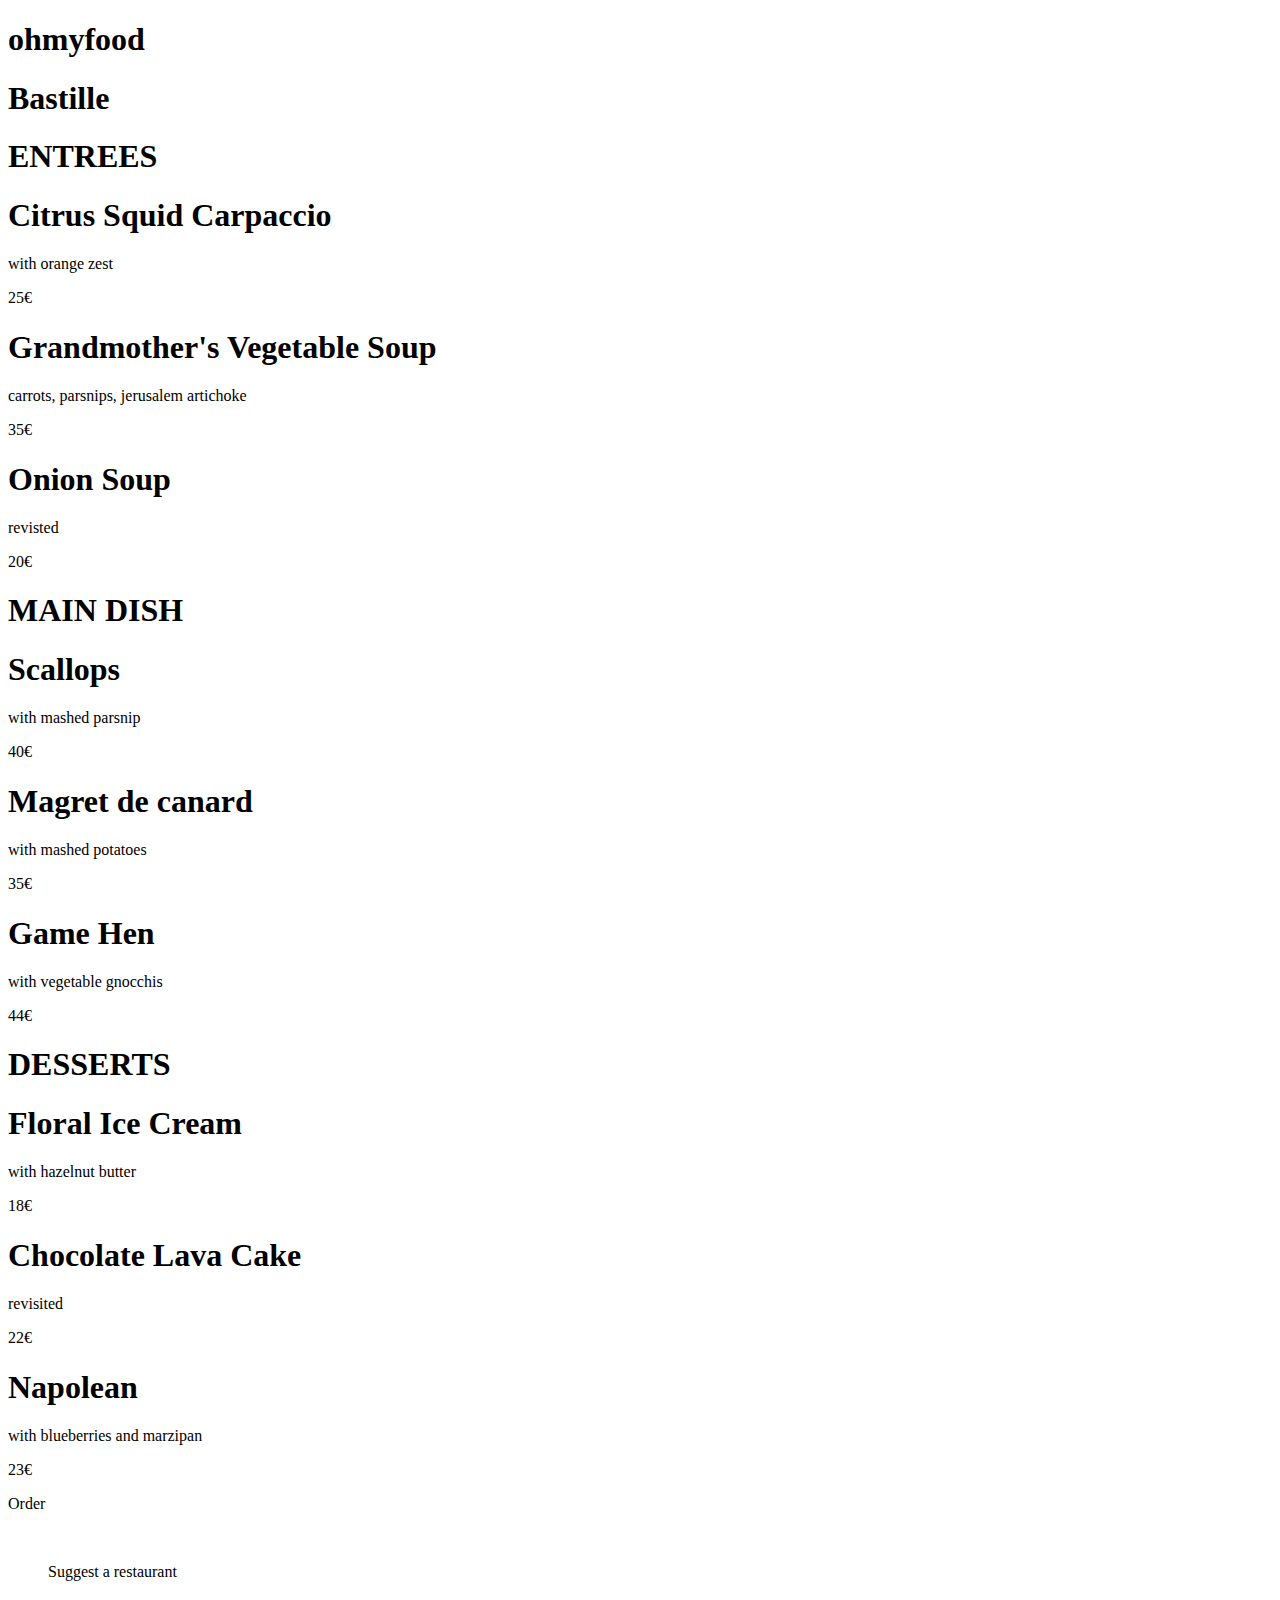
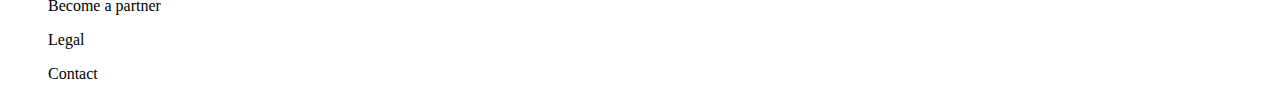
==== pages-menus/menu-bastille.html @ 9a033825 "Added pages for the restaurants and their menus" ====
<!doctype html>
<html lang=en>

<head>

</head>
<meta charset=utf-8>
<title>Bastille</title>
<link rel="preconnect" href="https://fonts.gstatic.com">
<link href="https://fonts.googleapis.com/css2?family=Raleway&display=swap" rel="stylesheet">
<link href="style.css" type="text/css" rel="stylesheet">
<link rel="stylesheet" href="https://cdnjs.cloudflare.com/ajax/libs/font-awesome/5.15.3/css/all.min.css"
    integrity="sha512-iBBXm8fW90+nuLcSKlbmrPcLa0OT92xO1BIsZ+ywDWZCvqsWgccV3gFoRBv0z+8dLJgyAHIhR35VZc2oM/gI1w=="
    crossorigin="anonymous" />

<body>
    <header>
        <h1>ohmyfood</h1>
    </header>
    <section class="menu">
        <header>
            <h1>Bastille</h1>
        </header>
        <article class="menu--section">
            <h1>ENTREES</h1>
            <div class="menu--section__button">
                <h1>Citrus Squid Carpaccio</h1>
                <p>with orange zest</p>
                <p>25€</p>
            </div>
            <div class="menu--section__button">
                <h1>Grandmother's Vegetable Soup</h1>
                <p>carrots, parsnips, jerusalem artichoke</p>
                <p>35€</p>
            </div>
            <div class="menu--section__button">
                <h1>Onion Soup</h1>
                <p>revisted</p>
                <p>20€</p>
            </div>
        </article>
        <article class="menu--section">
            <h1>MAIN DISH</h1>
            <div class="menu--section__button">
                <h1>Scallops</h1>
                <p>with mashed parsnip</p>
                <p>40€</p>
            </div>
            <div class="menu--section__button">
                <h1>Magret de canard</h1>
                <p>with mashed potatoes</p>
                <p>35€</p>
            </div>
            <div class="menu--section__button">
                <h1>Game Hen</h1>
                <p>with vegetable gnocchis</p>
                <p>44€</p>
            </div>
        </article>
        <article class="menu--section">
            <h1>DESSERTS</h1>
            <div class="menu--section__button">
                <h1>Floral Ice Cream</h1>
                <p>with hazelnut butter</p>
                <p>18€</p>
            </div>
            <div class="menu--section__button">
                <h1>Chocolate Lava Cake</h1>
                <p>revisited</p>
                <p>22€</p>
            </div>
            <div class="menu--section__button">
                <h1>Napolean</h1>
                <p>with blueberries and marzipan</p>
                <p>23€</p>
            </div>
        </article>
        <div class="menu--order">
            <p>Order</p>
        </div>
    </section>
    <footer>
        <img src="" alt="">
        <ul>
            <p>Suggest a restaurant</p>
            <p>Become a partner</p>
            <p>Legal</p>
            <p>Contact</p>
        </ul>
    </footer>
</body>
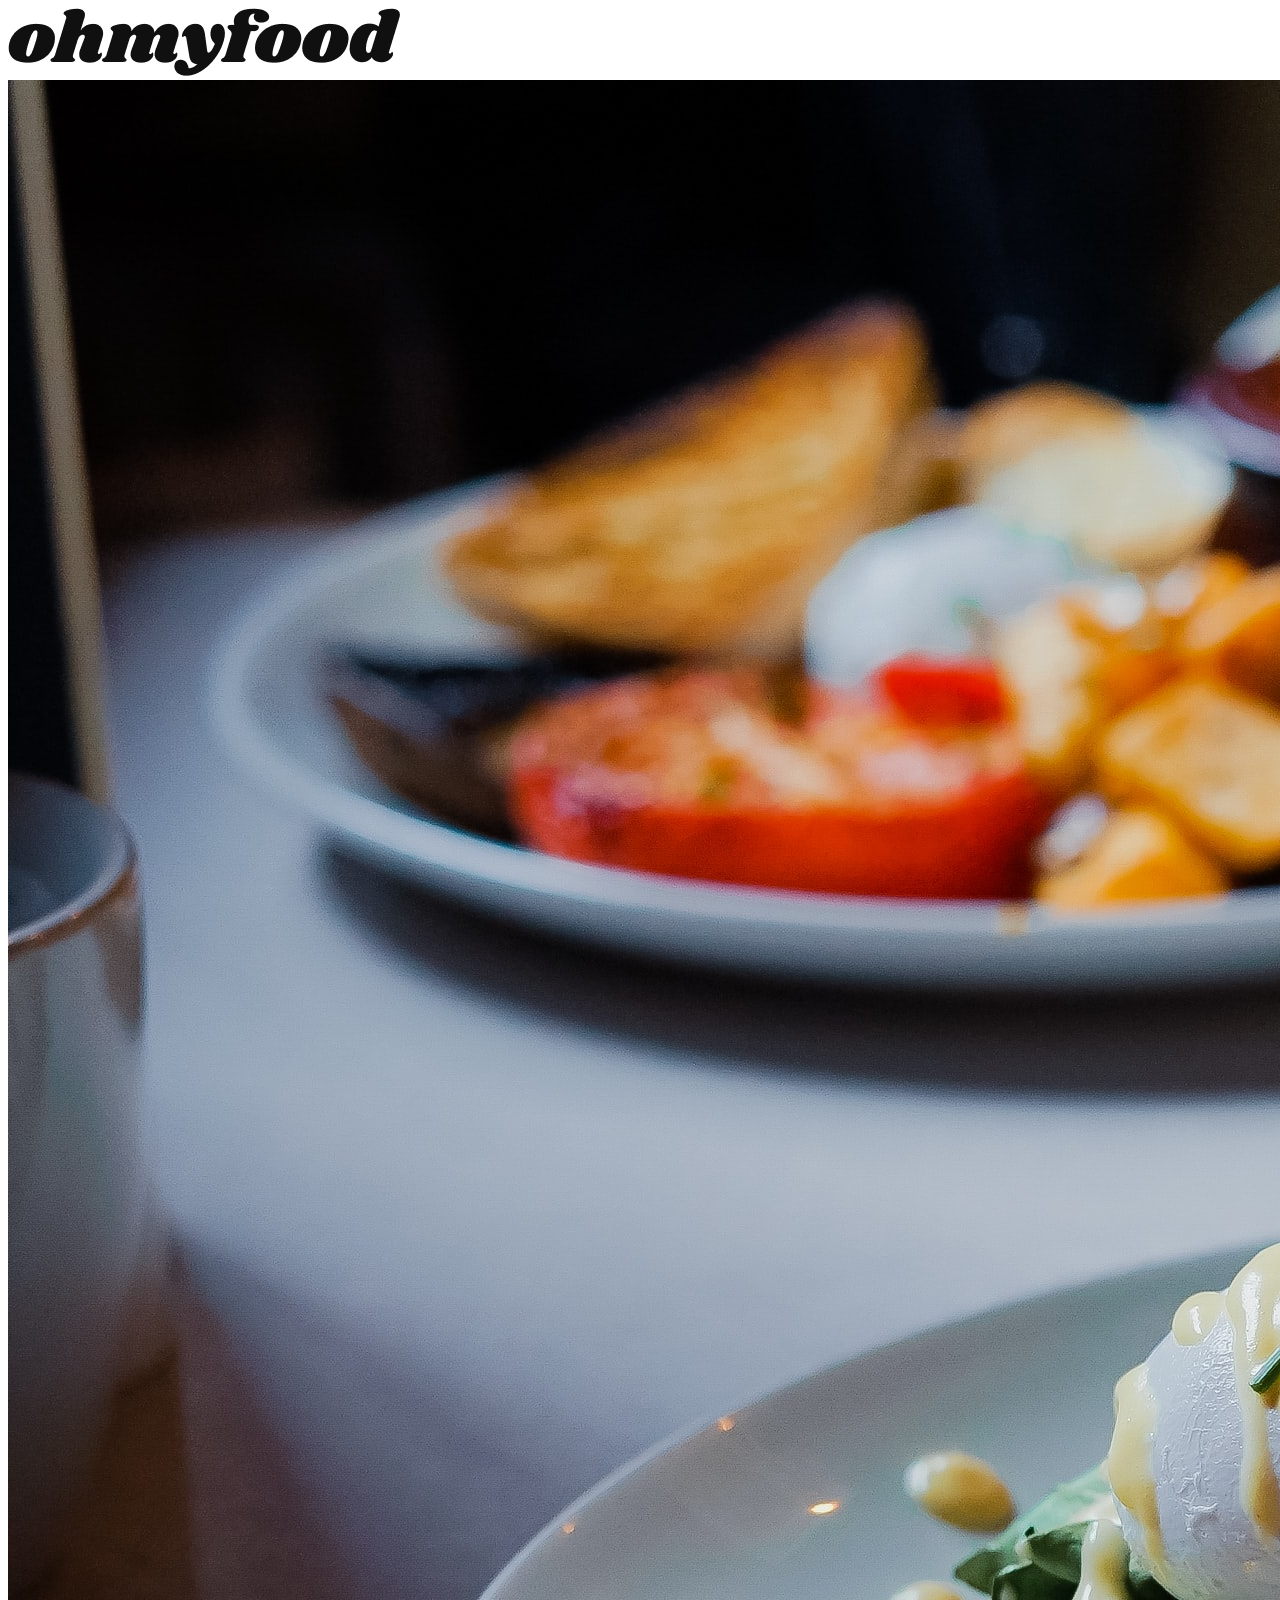
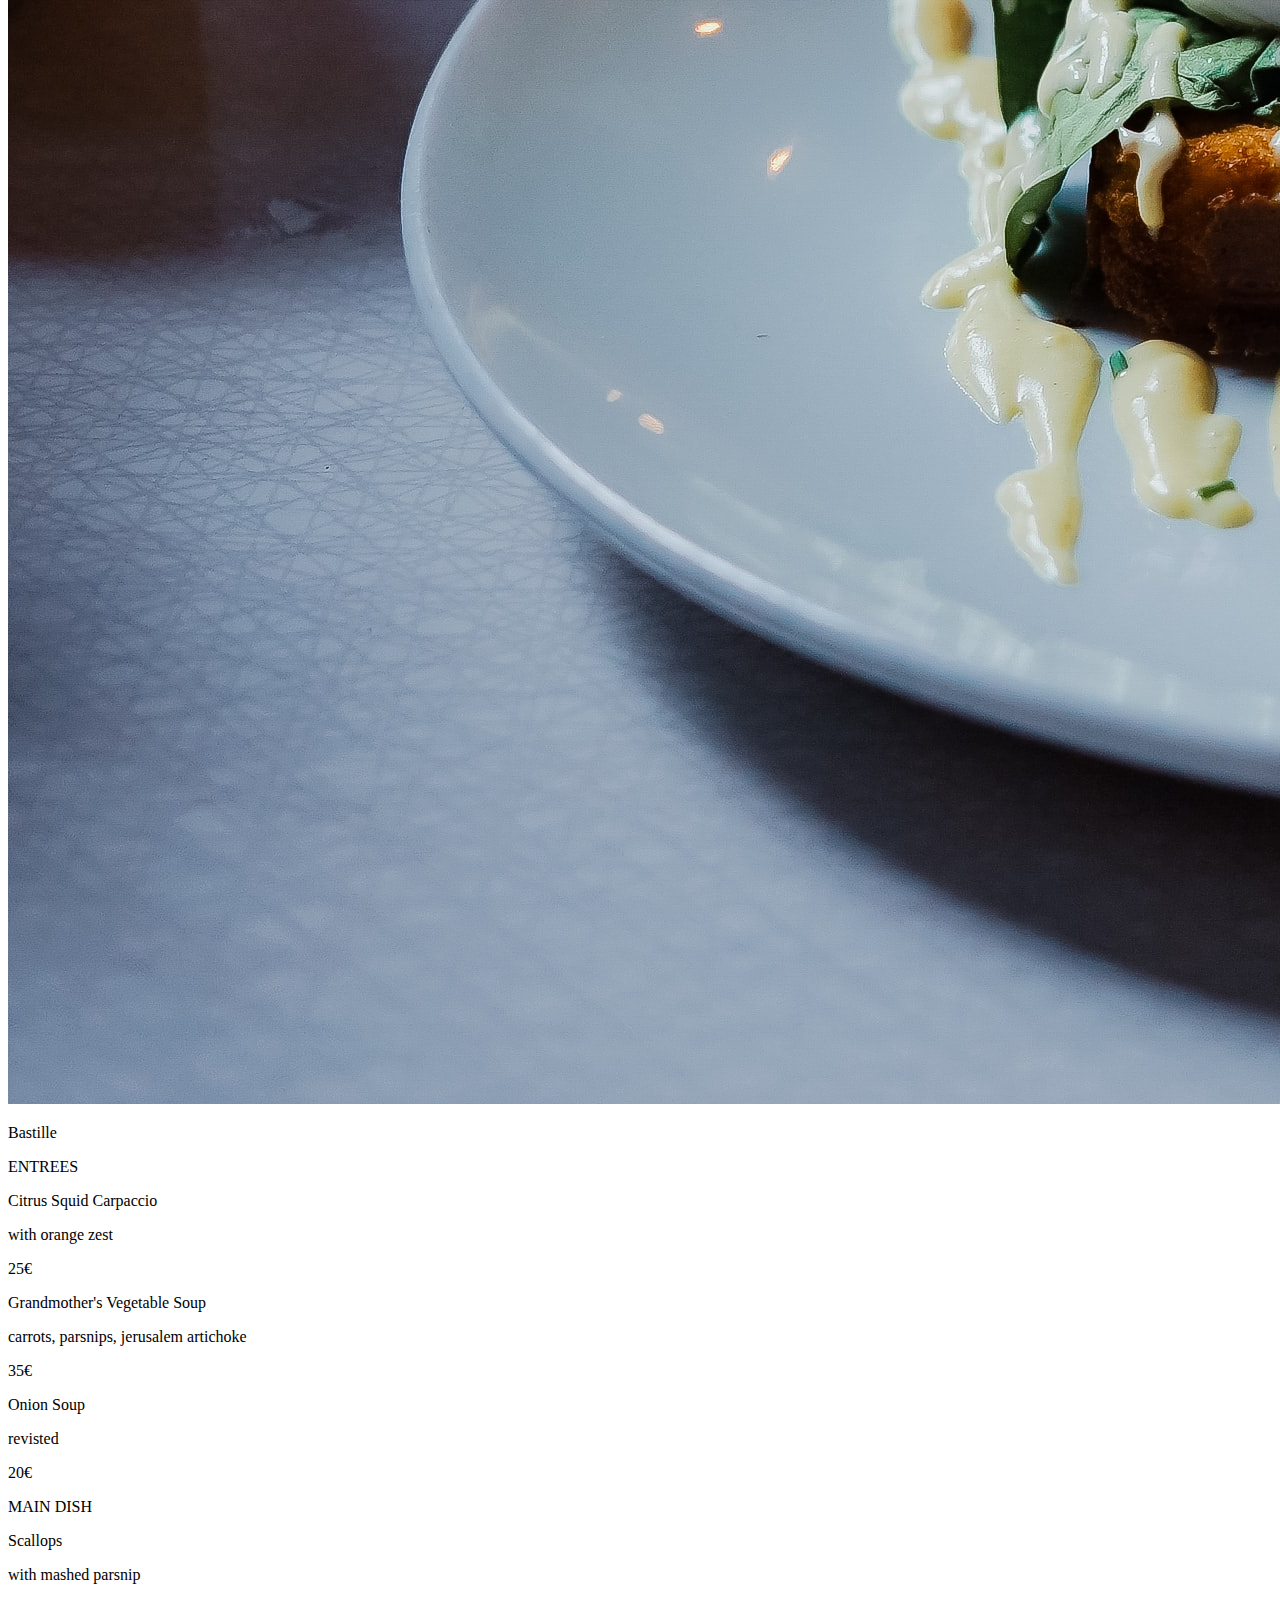
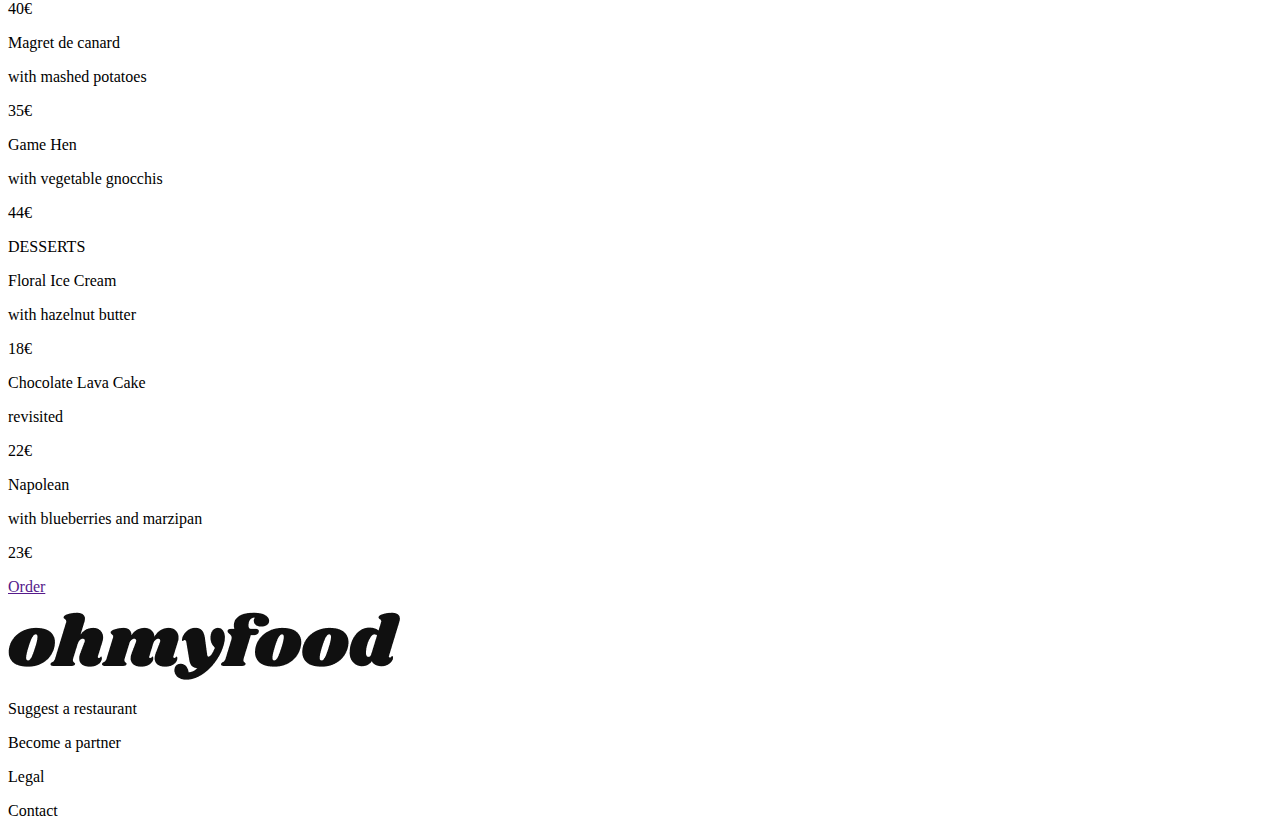
==== commit 8915aad0: "added code for this page" ====
--- a/pages-menus/menu-bastille.html
+++ b/pages-menus/menu-bastille.html
@@ -2,90 +2,95 @@
 <html lang=en>
 
 <head>
-
+    <meta charset=utf-8>
+    <title>Bastille</title>
+    <link rel="preconnect" href="https://fonts.googleapis.com">
+    <link rel="preconnect" href="https://fonts.gstatic.com" crossorigin>
+    <link href="https://fonts.googleapis.com/css2?family=Roboto:wght@100&display=swap" rel="stylesheet">
+    <link href="../style.css" type="text/css" rel="stylesheet">
+    <link rel="stylesheet" href="https://cdnjs.cloudflare.com/ajax/libs/font-awesome/5.15.3/css/all.min.css"
+        integrity="sha512-iBBXm8fW90+nuLcSKlbmrPcLa0OT92xO1BIsZ+ywDWZCvqsWgccV3gFoRBv0z+8dLJgyAHIhR35VZc2oM/gI1w=="
+        crossorigin="anonymous" />
 </head>
-<meta charset=utf-8>
-<title>Bastille</title>
-<link rel="preconnect" href="https://fonts.gstatic.com">
-<link href="https://fonts.googleapis.com/css2?family=Raleway&display=swap" rel="stylesheet">
-<link href="style.css" type="text/css" rel="stylesheet">
-<link rel="stylesheet" href="https://cdnjs.cloudflare.com/ajax/libs/font-awesome/5.15.3/css/all.min.css"
-    integrity="sha512-iBBXm8fW90+nuLcSKlbmrPcLa0OT92xO1BIsZ+ywDWZCvqsWgccV3gFoRBv0z+8dLJgyAHIhR35VZc2oM/gI1w=="
-    crossorigin="anonymous" />
 
 <body>
     <header>
-        <h1>ohmyfood</h1>
+        <a href="../index.html"><i class="fas fa-arrow-left fa-2x"></i></a><img src="../images/logo/ohmyfood.png"
+            alt="">
     </header>
-    <section class="menu">
-        <header>
-            <h1>Bastille</h1>
-        </header>
+    <div class="restaurant--image">
+        <img src="../images/restaurants/toa-heftiba-DQKerTsQwi0-unsplash.jpg" alt="">
+    </div>
+    <section class="restaurant--menu">
+        <div class="restaurant--menu__title">
+            <p class="restaurant--name">Bastille</p>
+            <p class="heart"><i class="far fa-heart"></i></p>
+        </div>
         <article class="menu--section">
-            <h1>ENTREES</h1>
+            <p class="menu--section__title1">ENTREES</p>
             <div class="menu--section__button">
-                <h1>Citrus Squid Carpaccio</h1>
-                <p>with orange zest</p>
-                <p>25€</p>
+                <p class="item">Citrus Squid Carpaccio</p>
+                <p class="ingredients">with orange zest</p>
+                <p class="cost">25€</p>
             </div>
             <div class="menu--section__button">
-                <h1>Grandmother's Vegetable Soup</h1>
-                <p>carrots, parsnips, jerusalem artichoke</p>
-                <p>35€</p>
+                <p class="item">Grandmother's Vegetable Soup</p>
+                <p class="ingredients">carrots, parsnips, jerusalem artichoke</p>
+                <p class="cost">35€</p>
             </div>
             <div class="menu--section__button">
-                <h1>Onion Soup</h1>
-                <p>revisted</p>
-                <p>20€</p>
+                <p class="item">Onion Soup</p>
+                <p class="ingredients">revisted</p>
+                <p class="cost">20€</p>
             </div>
         </article>
         <article class="menu--section">
-            <h1>MAIN DISH</h1>
+            <p class="menu--section__title2">MAIN DISH</p>
             <div class="menu--section__button">
-                <h1>Scallops</h1>
-                <p>with mashed parsnip</p>
-                <p>40€</p>
+                <p class="item">Scallops</p>
+                <p class="ingredients">with mashed parsnip</p>
+                <p class="cost">40€</p>
             </div>
             <div class="menu--section__button">
-                <h1>Magret de canard</h1>
-                <p>with mashed potatoes</p>
-                <p>35€</p>
+                <p class="item">Magret de canard</p>
+                <p class="ingredients">with mashed potatoes</p>
+                <p class="cost">35€</p>
             </div>
             <div class="menu--section__button">
-                <h1>Game Hen</h1>
-                <p>with vegetable gnocchis</p>
-                <p>44€</p>
+                <p class="item">Game Hen</p>
+                <p class="ingredients">with vegetable gnocchis</p>
+                <p class="cost">44€</p>
             </div>
         </article>
         <article class="menu--section">
-            <h1>DESSERTS</h1>
+            <p class="menu--section__title3">DESSERTS</p>
             <div class="menu--section__button">
-                <h1>Floral Ice Cream</h1>
-                <p>with hazelnut butter</p>
-                <p>18€</p>
+                <p class="item">Floral Ice Cream</p>
+                <p class="ingredients">with hazelnut butter</p>
+                <p class="cost">18€</p>
             </div>
             <div class="menu--section__button">
-                <h1>Chocolate Lava Cake</h1>
-                <p>revisited</p>
-                <p>22€</p>
+                <p class="item">Chocolate Lava Cake</p>
+                <p class="ingredients">revisited</p>
+                <p class="cost">22€</p>
             </div>
             <div class="menu--section__button">
-                <h1>Napolean</h1>
-                <p>with blueberries and marzipan</p>
-                <p>23€</p>
+                <p class="item">Napolean</p>
+                <p class="ingredients">with blueberries and marzipan</p>
+                <p class="cost">23€</p>
             </div>
         </article>
         <div class="menu--order">
-            <p>Order</p>
+            <a href="">
+                <p>Order</p>
+            </a>
         </div>
     </section>
     <footer>
-        <img src="" alt="">
-        <ul>
-            <p>Suggest a restaurant</p>
-            <p>Become a partner</p>
-            <p>Legal</p>
-            <p>Contact</p>
-        </ul>
+        <img src="../images/logo/ohmyfood.png" alt="">
+        <p><i class="fas fa-utensils"></i> Suggest a restaurant</p>
+        <p><i class="fas fa-hands-helping"></i> Become a partner</p>
+        <p>Legal</p>
+        <p>Contact</p>
     </footer>
 </body>--- a/style.css
+++ b/style.css
@@ -0,0 +1,257 @@
+/*# sourceMappingURL=style.css.map */
+@media only screen and (max-width: 768px) { 
+  body {
+    display: flex;
+    flex-direction: column;
+    font-family: 'Roboto', sans-serif;
+  }
+
+  header {
+    text-align: center;
+    padding: 1rem;
+    background-color: #fff;
+    box-shadow: 0px 0px 0px 0px rgba(0, 0, 0, 0.2), 0 6px 20px 0 rgba(0, 0, 0, 0.19);
+  }
+
+  header img {
+    width: 16rem;
+    height: auto;
+  }
+
+  nav {
+    text-align: center;
+  }
+
+  .location {
+    padding: .25rem;
+    background-color: rgb(226, 226, 226);
+  }
+
+  .location--text {
+    font-weight: bolder;
+  }
+
+  .explore {
+    padding-top: 1rem;
+    padding-bottom: 3rem;
+    background-color: rgb(236, 235, 235);
+  }
+
+  .explore--title {
+    padding: .5rem;
+  }
+
+  .explore--button {
+    margin: auto;
+    width: 50%;
+    padding: .25rem;
+    background-color: rgb(180, 61, 180);
+    border-radius: 2rem;
+    box-shadow: 0px 0px 0px 0px rgba(0, 0, 0, 0.2), 0 6px 20px 0 rgba(0, 0, 0, 0.19);
+  }
+
+  .explore--button a {
+    text-decoration: none;
+  }
+
+  .explore--button p {
+    font-weight: bolder;
+    color: #fff;
+  }
+
+  .instruction {
+    padding-top: 1rem;
+    padding-bottom: 1rem;
+    background-color: #fff;
+  }
+
+  .instruction--boxes {
+    margin: auto;
+    position: relative;
+    margin-top: 2rem;
+    margin-bottom: 2rem;
+    width: 90%;
+    height: 4rem;
+    background-color: rgb(236, 235, 235);
+    border-radius: 1rem;
+    box-shadow: 0px 0px 0px 0px rgba(0, 0, 0, 0.2), 0 6px 20px 0 rgba(0, 0, 0, 0.19);
+  }
+
+  .instruction--boxes__number {
+    text-align: center;
+    float: left;
+    color: #fff;
+    width: 1.15rem;
+    border-radius: 1rem;
+    background-color: rgb(180, 61, 180);
+    transform: translate(-50%, 40%);
+  }
+
+  .instruction--boxes__text {
+    font-weight: bolder;
+    position: absolute;
+    top: 50%;
+    left: 50%;
+    transform: translate(-50%, -130%);
+  }
+
+  .restaurants {
+    padding: 2rem 1rem 2rem 1rem;
+    background-color: rgb(236, 235, 235);
+  }
+
+  .restaurants--container {
+    height: 18rem;
+    border-radius: 1rem;
+    margin: 1rem 0 1rem 0;
+    background-color: #fff;
+    box-shadow: 0px 0px 0px 0px rgba(0, 0, 0, 0.2), 0 6px 20px 0 rgba(0, 0, 0, 0.19);
+  }
+
+  .restaurants--container__card a {
+    text-decoration: none;
+  }
+
+  .restaurants--container__card img {
+    border-top-left-radius: 1rem;
+    border-top-right-radius: 1rem;
+    height: 12rem;
+    width: 100%;
+    object-fit: cover;
+  }
+
+  .restaurants--container__card p {
+    color: black;
+    padding-left: 1rem;
+  }
+
+  .restaurants--container__card i {
+    color: black;
+    transform: translate(2000%, -600%);
+  }
+
+  .restaurants--container__card i:active {
+    background-color: rgb(180, 61, 180);
+  }
+
+  .card--title {
+    font-weight: bolder;
+  }
+
+  .card--new {
+    background-color: #98ff98;
+    padding-top: .25rem;
+    padding-bottom: .25rem;
+    width: 3rem;
+    transform: translate(490%, -1000%);
+  }
+
+  footer {
+    padding: 2rem;
+    background-color: rgb(77, 77, 77);
+  }
+
+  footer img {
+    width: 8rem;
+    height: auto;
+    filter: invert(99%) sepia(2%) saturate(7%) hue-rotate(42deg) brightness(104%) contrast(100%);
+  }
+
+  footer p {
+    color: #fff;
+  }
+}
+
+@media only screen and (max-width: 768px) {
+  header a {
+    
+  }
+
+  header i {
+    color: rgb(77, 77, 77);
+    float: left;
+    transform: translate(0%, 25%);
+  }
+
+  .restaurant--image img {
+    width: 100%;
+    height: auto;
+  }
+
+  .restaurant--menu {
+    padding: 0rem 1rem 1rem 1rem;
+    background-color: rgb(236, 235, 235);
+  }
+
+  .restaurant--name {
+    font-size: 2rem;
+    font-style: italic;
+    font-weight: bolder;
+  }
+
+  .heart {
+    font-size: 2rem;
+  }
+
+  .menu--section {
+
+  }
+
+  .menu--section__title1 {
+    width: 18%;
+    border-bottom: 2px solid #98ff98;
+  }
+
+  .menu--section__title2 {
+    width: 21%;
+    border-bottom: 2px solid #98ff98;
+  }
+
+  .menu--section__title3 {
+    width: 20%;
+    border-bottom: 2px solid #98ff98;
+  }
+
+  .menu--section__button {
+    line-height: 50%;
+    padding: 0rem .5rem 0rem .5rem;
+    width: auto;
+    height: auto;
+    background-color: #fff;
+    border-radius: 1rem;
+    box-shadow: 0px 0px 0px 0px rgba(0, 0, 0, 0.2), 0 6px 20px 0 rgba(0, 0, 0, 0.19);
+  }
+
+  .item {
+    font-size: 20px;
+    font-weight: bolder;
+  }
+
+  .ingredients {
+
+  }
+
+  .cost {
+    font-weight: bolder;
+  }
+
+  .menu--order {
+    align-items: center;
+    text-align: center;
+    margin: auto;
+    width: 50%;
+    padding: .25rem;
+    background-color: rgb(180, 61, 180);
+    border-radius: 2rem;
+    box-shadow: 0px 0px 0px 0px rgba(0, 0, 0, 0.2), 0 6px 20px 0 rgba(0, 0, 0, 0.19);
+  }
+
+  .menu-order a {
+    text-decoration: none;
+  }
+
+  .menu--order p {
+    font-weight: bolder;
+    color: #fff;
+  }
+}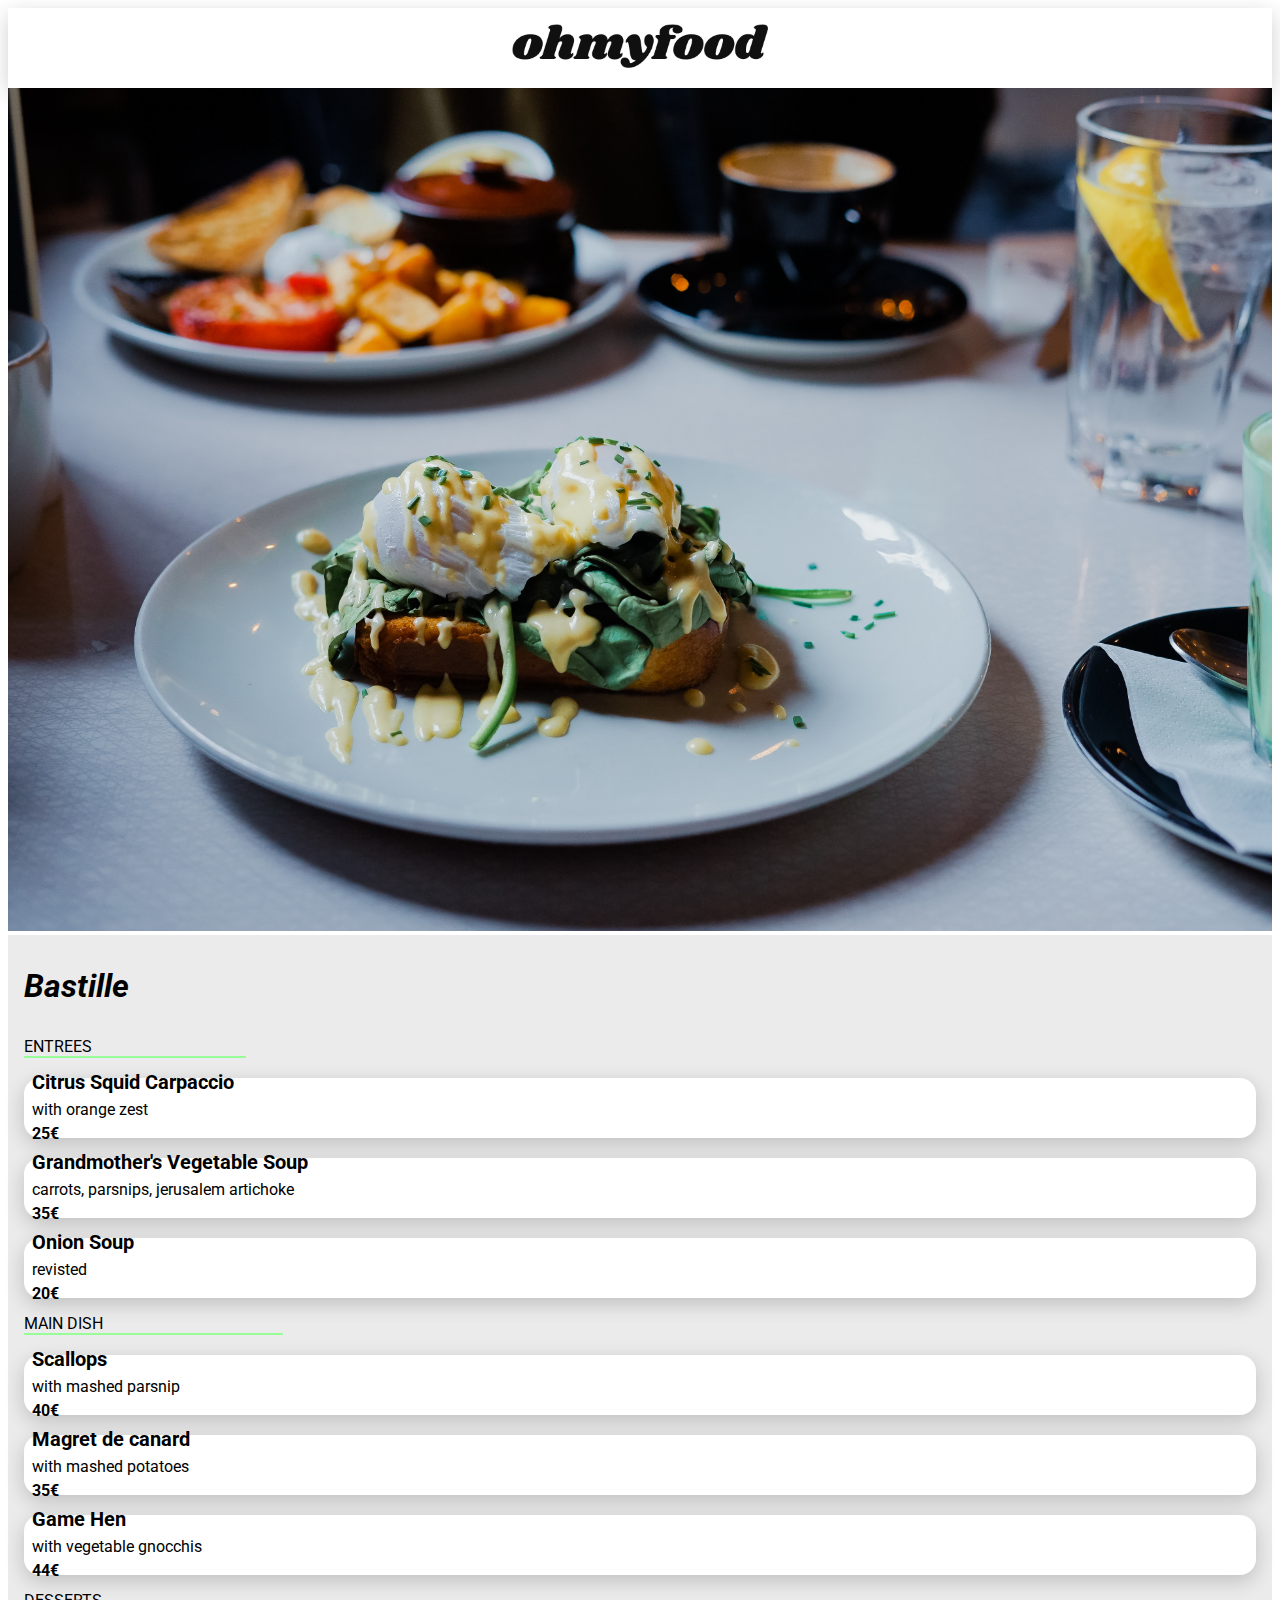
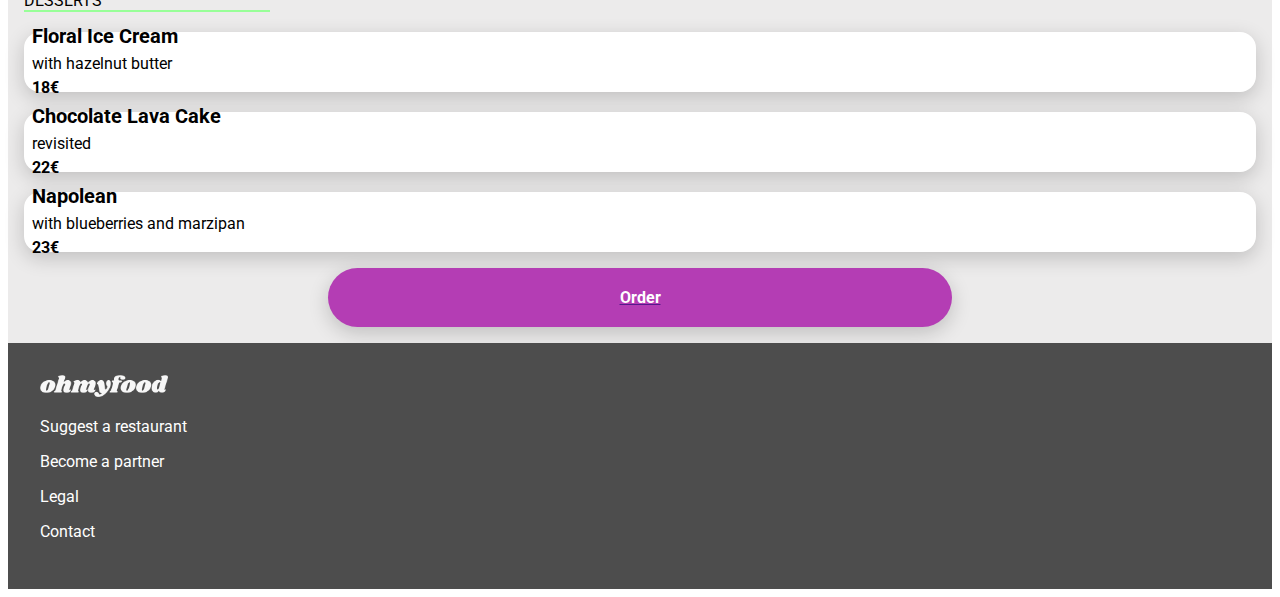
==== commit be89a2a6: "added code to menu pages and added keyframes" ====
--- a/pages-menus/menu-bastille.html
+++ b/pages-menus/menu-bastille.html
@@ -29,55 +29,100 @@
         <article class="menu--section">
             <p class="menu--section__title1">ENTREES</p>
             <div class="menu--section__button">
-                <p class="item">Citrus Squid Carpaccio</p>
-                <p class="ingredients">with orange zest</p>
+                <div>
+                    <p class="item">Citrus Squid Carpaccio</p>
+                    <p class="ingredients">with orange zest</p>
+                </div>
                 <p class="cost">25€</p>
+                <div class="menu--section__icon">
+                    <i class="fas fa-check-circle"></i>
+                </div>
             </div>
             <div class="menu--section__button">
-                <p class="item">Grandmother's Vegetable Soup</p>
-                <p class="ingredients">carrots, parsnips, jerusalem artichoke</p>
+                <div>
+                    <p class="item">Grandmother's Vegetable Soup</p>
+                    <p class="ingredients">carrots, parsnips, jerusalem artichoke</p>
+                </div>
                 <p class="cost">35€</p>
+                <div class="menu--section__icon">
+                    <i class="fas fa-check-circle"></i>
+                </div>
             </div>
             <div class="menu--section__button">
-                <p class="item">Onion Soup</p>
-                <p class="ingredients">revisted</p>
+                <div>
+                    <p class="item">Onion Soup</p>
+                    <p class="ingredients">revisted</p>
+                </div>
                 <p class="cost">20€</p>
+                <div class="menu--section__icon">
+                    <i class="fas fa-check-circle"></i>
+                </div>
             </div>
         </article>
         <article class="menu--section">
             <p class="menu--section__title2">MAIN DISH</p>
             <div class="menu--section__button">
-                <p class="item">Scallops</p>
-                <p class="ingredients">with mashed parsnip</p>
+                <div>
+                    <p class="item">Scallops</p>
+                    <p class="ingredients">with mashed parsnip</p>
+                </div>
                 <p class="cost">40€</p>
+                <div class="menu--section__icon">
+                    <i class="fas fa-check-circle"></i>
+                </div>
             </div>
             <div class="menu--section__button">
-                <p class="item">Magret de canard</p>
-                <p class="ingredients">with mashed potatoes</p>
+                <div>
+                    <p class="item">Magret de canard</p>
+                    <p class="ingredients">with mashed potatoes</p>
+                </div>
                 <p class="cost">35€</p>
+                <div class="menu--section__icon">
+                    <i class="fas fa-check-circle"></i>
+                </div>
             </div>
             <div class="menu--section__button">
-                <p class="item">Game Hen</p>
-                <p class="ingredients">with vegetable gnocchis</p>
+                <div>
+                    <p class="item">Game Hen</p>
+                    <p class="ingredients">with vegetable gnocchis</p>
+                </div>
                 <p class="cost">44€</p>
+                <div class="menu--section__icon">
+                    <i class="fas fa-check-circle"></i>
+                </div>
             </div>
         </article>
         <article class="menu--section">
             <p class="menu--section__title3">DESSERTS</p>
             <div class="menu--section__button">
-                <p class="item">Floral Ice Cream</p>
-                <p class="ingredients">with hazelnut butter</p>
+                <div>
+                    <p class="item">Floral Ice Cream</p>
+                    <p class="ingredients">with hazelnut butter</p>
+                </div>
                 <p class="cost">18€</p>
+                <div class="menu--section__icon">
+                    <i class="fas fa-check-circle"></i>
+                </div>
             </div>
             <div class="menu--section__button">
-                <p class="item">Chocolate Lava Cake</p>
-                <p class="ingredients">revisited</p>
+                <div>
+                    <p class="item">Chocolate Lava Cake</p>
+                    <p class="ingredients">revisited</p>
+                </div>
                 <p class="cost">22€</p>
+                <div class="menu--section__icon">
+                    <i class="fas fa-check-circle"></i>
+                </div>
             </div>
             <div class="menu--section__button">
-                <p class="item">Napolean</p>
-                <p class="ingredients">with blueberries and marzipan</p>
+                <div>
+                    <p class="item">Napolean</p>
+                    <p class="ingredients">with blueberries and marzipan</p>
+                </div>
                 <p class="cost">23€</p>
+                <div class="menu--section__icon">
+                    <i class="fas fa-check-circle"></i>
+                </div>
             </div>
         </article>
         <div class="menu--order">
--- a/style.css
+++ b/style.css
@@ -1,8 +1,13 @@
-/*# sourceMappingURL=style.css.map */
-@media only screen and (max-width: 768px) { 
+/*Desktop version of the home page displaying various restaurants*/
+@media (min-width: 1025px) and (max-width:1980px) {
   body {
+    display: -webkit-box;
+    display: -ms-flexbox;
     display: flex;
-    flex-direction: column;
+    -webkit-box-orient: vertical;
+    -webkit-box-direction: normal;
+    -ms-flex-direction: column;
+            flex-direction: column;
     font-family: 'Roboto', sans-serif;
   }
 
@@ -10,6 +15,7 @@
     text-align: center;
     padding: 1rem;
     background-color: #fff;
+    -webkit-box-shadow: 0px 0px 0px 0px rgba(0, 0, 0, 0.2), 0 6px 20px 0 rgba(0, 0, 0, 0.19);
     box-shadow: 0px 0px 0px 0px rgba(0, 0, 0, 0.2), 0 6px 20px 0 rgba(0, 0, 0, 0.19);
   }
 
@@ -24,7 +30,7 @@
 
   .location {
     padding: .25rem;
-    background-color: rgb(226, 226, 226);
+    background-color: #e2e2e2;
   }
 
   .location--text {
@@ -34,37 +40,297 @@
   .explore {
     padding-top: 1rem;
     padding-bottom: 3rem;
-    background-color: rgb(236, 235, 235);
+    background-color: #ecebeb;
   }
 
   .explore--title {
     padding: .5rem;
   }
 
+  .explore--button {
+    margin: auto;
+    width: 25%;
+    padding: .25rem;
+    background-color: #b43db4;
+    border-radius: 2rem;
+    -webkit-box-shadow: 0px 0px 0px 0px rgba(0, 0, 0, 0.2), 0 6px 20px 0 rgba(0, 0, 0, 0.19);
+            box-shadow: 0px 0px 0px 0px rgba(0, 0, 0, 0.2), 0 6px 20px 0 rgba(0, 0, 0, 0.19);
+  }
+
+  .explore--button a {
+    text-decoration: none;
+  }
+
+  .explore--button p {
+    font-weight: bolder;
+    color: #fff;
+  }
+
+  .instruction {
+    padding-top: 1rem;
+    padding-bottom: 1rem;
+    background-color: #fff;
+  }
+
+  .instruction--boxes {
+    margin: auto;
+    position: relative;
+    margin-top: 2rem;
+    margin-bottom: 2rem;
+    width: 50%;
+    height: 4rem;
+    background-color: #ecebeb;
+    border-radius: 1rem;
+    -webkit-box-shadow: 0px 0px 0px 0px rgba(0, 0, 0, 0.2), 0 6px 20px 0 rgba(0, 0, 0, 0.19);
+            box-shadow: 0px 0px 0px 0px rgba(0, 0, 0, 0.2), 0 6px 20px 0 rgba(0, 0, 0, 0.19);
+  }
+
+  .instruction--boxes__number {
+    text-align: center;
+    float: left;
+    color: #fff;
+    width: 1.15rem;
+    border-radius: 1rem;
+    background-color: #b43db4;
+    -webkit-transform: translate(-50%, 40%);
+            transform: translate(-50%, 40%);
+  }
+
+  .instruction--boxes__text {
+    font-weight: bolder;
+    position: absolute;
+    top: 50%;
+    left: 50%;
+    -webkit-transform: translate(-50%, -130%);
+            transform: translate(-50%, -130%);
+  }
+
+  .restaurants {
+    padding: 2rem 1rem 2rem 1rem;
+    background-color: #ecebeb;
+  }
+
+  #container--1 {grid-area: item1;}
+
+  #container--2 {grid-area: item2;}
+
+  #container--3 {grid-area: item3;}
+
+  #container--4 {grid-area: item4;}
+
+  .grid--container {
+    margin-left: 3rem;
+    display: grid;
+    grid-template-areas: 
+    'item1 item2'
+    'item3 item4';
+  }
+
+  .restaurants--container {
+    width: 95%;
+    height: 18rem;
+    border-radius: 1rem;
+    margin: 1rem 0 1rem 0;
+    background-color: #fff;
+    -webkit-box-shadow: 0px 0px 0px 0px rgba(0, 0, 0, 0.2), 0 6px 20px 0 rgba(0, 0, 0, 0.19);
+            box-shadow: 0px 0px 0px 0px rgba(0, 0, 0, 0.2), 0 6px 20px 0 rgba(0, 0, 0, 0.19);
+  }
+
+  .restaurants--container__card a {
+    text-decoration: none;
+  }
+
+  .restaurants--container__card img {
+    border-top-left-radius: 1rem;
+    border-top-right-radius: 1rem;
+    height: 12rem;
+    width: 100%;
+    -o-object-fit: cover;
+      object-fit: cover;
+  }
+
+  .restaurants--container__card p {
+    color: black;
+    padding-left: 1rem;
+  }
+
+  .restaurants--container__card i {
+    color: black;
+    -webkit-transform: translate(2000%, -600%);
+            transform: translate(2000%, -600%);
+  }
+
+  .restaurants--container__card i:active {
+    background-color: #b43db4;
+  }
+
+  .card--title {
+    font-weight: bolder;
+  }
+
+  .card--new {
+    background-color: #98ff98;
+    padding-top: .25rem;
+    padding-bottom: .25rem;
+    width: 3rem;
+    -webkit-transform: translate(490%, -1000%);
+            transform: translate(490%, -1000%);
+  }
+
+  footer {
+    padding: 2rem;
+    background-color: #4d4d4d;
+  }
+
+  footer img {
+    width: 8rem;
+    height: auto;
+    -webkit-filter: invert(99%) sepia(2%) saturate(7%) hue-rotate(42deg) brightness(104%) contrast(100%);
+            filter: invert(99%) sepia(2%) saturate(7%) hue-rotate(42deg) brightness(104%) contrast(100%);
+  }
+
+  footer p {
+    color: #fff;
+  }
+}
+
+/*Desktop version of the restaurant page*/
+@media (min-width: 1025px) and (max-width:1980px) {
+  header i {
+    color: #4d4d4d;
+    float: left;
+    -webkit-transform: translate(0%, 25%);
+            transform: translate(0%, 25%);
+  }
+  .restaurant--image img {
+    width: 100%;
+    height: auto;
+  }
+  .restaurant--menu {
+    padding: 0rem 1rem 1rem 1rem;
+    background-color: #ecebeb;
+  }
+  .restaurant--name {
+    font-size: 2rem;
+    font-style: italic;
+    font-weight: bolder;
+  }
+  .heart {
+    font-size: 2rem;
+  }
+  .menu--section__title1 {
+    width: 18%;
+    border-bottom: 2px solid #98ff98;
+  }
+  .menu--section__title2 {
+    width: 21%;
+    border-bottom: 2px solid #98ff98;
+  }
+  .menu--section__title3 {
+    width: 20%;
+    border-bottom: 2px solid #98ff98;
+  }
+  .menu--section__button {
+    line-height: 50%;
+    padding: 0rem .5rem 0rem .5rem;
+    width: auto;
+    height: auto;
+    background-color: #fff;
+    border-radius: 1rem;
+    -webkit-box-shadow: 0px 0px 0px 0px rgba(0, 0, 0, 0.2), 0 6px 20px 0 rgba(0, 0, 0, 0.19);
+            box-shadow: 0px 0px 0px 0px rgba(0, 0, 0, 0.2), 0 6px 20px 0 rgba(0, 0, 0, 0.19);
+  }
+  .item {
+    font-size: 20px;
+    font-weight: bolder;
+  }
+  .cost {
+    font-weight: bolder;
+  }
+  .menu--order {
+    -webkit-box-align: center;
+        -ms-flex-align: center;
+            align-items: center;
+    text-align: center;
+    margin: auto;
+    width: 50%;
+    padding: .25rem;
+    background-color: #b43db4;
+    border-radius: 2rem;
+    -webkit-box-shadow: 0px 0px 0px 0px rgba(0, 0, 0, 0.2), 0 6px 20px 0 rgba(0, 0, 0, 0.19);
+            box-shadow: 0px 0px 0px 0px rgba(0, 0, 0, 0.2), 0 6px 20px 0 rgba(0, 0, 0, 0.19);
+  }
+  .menu-order a {
+    text-decoration: none;
+  }
+  .menu--order p {
+    font-weight: bolder;
+    color: #fff;
+  }
+}
+
+/*Mobile version of the home page displaying various restaurants*/
+@media screen and (max-width: 480px) {
+  body {
+    display: -webkit-box;
+    display: -ms-flexbox;
+    display: flex;
+    -webkit-box-orient: vertical;
+    -webkit-box-direction: normal;
+    -ms-flex-direction: column;
+            flex-direction: column;
+    font-family: 'Roboto', sans-serif;
+  }
+  header {
+    text-align: center;
+    padding: 1rem;
+    background-color: #fff;
+    -webkit-box-shadow: 0px 0px 0px 0px rgba(0, 0, 0, 0.2), 0 6px 20px 0 rgba(0, 0, 0, 0.19);
+    box-shadow: 0px 0px 0px 0px rgba(0, 0, 0, 0.2), 0 6px 20px 0 rgba(0, 0, 0, 0.19);
+  }
+  header img {
+    width: 16rem;
+    height: auto;
+  }
+  nav {
+    text-align: center;
+  }
+  .location {
+    padding: .25rem;
+    background-color: #e2e2e2;
+  }
+  .location--text {
+    font-weight: bolder;
+  }
+  .explore {
+    padding-top: 1rem;
+    padding-bottom: 3rem;
+    background-color: #ecebeb;
+  }
+  .explore--title {
+    padding: .5rem;
+  }
   .explore--button {
     margin: auto;
     width: 50%;
     padding: .25rem;
-    background-color: rgb(180, 61, 180);
+    background-color: #b43db4;
     border-radius: 2rem;
-    box-shadow: 0px 0px 0px 0px rgba(0, 0, 0, 0.2), 0 6px 20px 0 rgba(0, 0, 0, 0.19);
-  }
-
+    -webkit-box-shadow: 0px 0px 0px 0px rgba(0, 0, 0, 0.2), 0 6px 20px 0 rgba(0, 0, 0, 0.19);
+            box-shadow: 0px 0px 0px 0px rgba(0, 0, 0, 0.2), 0 6px 20px 0 rgba(0, 0, 0, 0.19);
+  }
   .explore--button a {
     text-decoration: none;
   }
-
   .explore--button p {
     font-weight: bolder;
     color: #fff;
   }
-
   .instruction {
     padding-top: 1rem;
     padding-bottom: 1rem;
     background-color: #fff;
   }
-
   .instruction--boxes {
     margin: auto;
     position: relative;
@@ -72,186 +338,206 @@
     margin-bottom: 2rem;
     width: 90%;
     height: 4rem;
-    background-color: rgb(236, 235, 235);
-    border-radius: 1rem;
-    box-shadow: 0px 0px 0px 0px rgba(0, 0, 0, 0.2), 0 6px 20px 0 rgba(0, 0, 0, 0.19);
-  }
-
+    background-color: #ecebeb;
+    border-radius: 1rem;
+    -webkit-box-shadow: 0px 0px 0px 0px rgba(0, 0, 0, 0.2), 0 6px 20px 0 rgba(0, 0, 0, 0.19);
+            box-shadow: 0px 0px 0px 0px rgba(0, 0, 0, 0.2), 0 6px 20px 0 rgba(0, 0, 0, 0.19);
+  }
   .instruction--boxes__number {
     text-align: center;
     float: left;
     color: #fff;
     width: 1.15rem;
     border-radius: 1rem;
-    background-color: rgb(180, 61, 180);
-    transform: translate(-50%, 40%);
-  }
-
+    background-color: #b43db4;
+    -webkit-transform: translate(-50%, 40%);
+            transform: translate(-50%, 40%);
+  }
   .instruction--boxes__text {
     font-weight: bolder;
     position: absolute;
     top: 50%;
     left: 50%;
-    transform: translate(-50%, -130%);
-  }
-
+    -webkit-transform: translate(-50%, -130%);
+            transform: translate(-50%, -130%);
+  }
   .restaurants {
     padding: 2rem 1rem 2rem 1rem;
-    background-color: rgb(236, 235, 235);
-  }
-
+    background-color: #ecebeb;
+  }
   .restaurants--container {
     height: 18rem;
     border-radius: 1rem;
     margin: 1rem 0 1rem 0;
     background-color: #fff;
-    box-shadow: 0px 0px 0px 0px rgba(0, 0, 0, 0.2), 0 6px 20px 0 rgba(0, 0, 0, 0.19);
-  }
-
+    -webkit-box-shadow: 0px 0px 0px 0px rgba(0, 0, 0, 0.2), 0 6px 20px 0 rgba(0, 0, 0, 0.19);
+            box-shadow: 0px 0px 0px 0px rgba(0, 0, 0, 0.2), 0 6px 20px 0 rgba(0, 0, 0, 0.19);
+  }
   .restaurants--container__card a {
     text-decoration: none;
   }
-
   .restaurants--container__card img {
     border-top-left-radius: 1rem;
     border-top-right-radius: 1rem;
     height: 12rem;
     width: 100%;
-    object-fit: cover;
-  }
-
+    -o-object-fit: cover;
+       object-fit: cover;
+  }
   .restaurants--container__card p {
     color: black;
     padding-left: 1rem;
   }
-
   .restaurants--container__card i {
     color: black;
-    transform: translate(2000%, -600%);
-  }
-
+    -webkit-transform: translate(2000%, -600%);
+            transform: translate(2000%, -600%);
+  }
   .restaurants--container__card i:active {
-    background-color: rgb(180, 61, 180);
-  }
-
+    background-color: #b43db4;
+  }
   .card--title {
     font-weight: bolder;
   }
-
   .card--new {
     background-color: #98ff98;
     padding-top: .25rem;
     padding-bottom: .25rem;
     width: 3rem;
-    transform: translate(490%, -1000%);
-  }
-
+    -webkit-transform: translate(490%, -1000%);
+            transform: translate(490%, -1000%);
+  }
+  .loading--container {
+  }
+  .loading--circle {
+    height: 40px;
+    width: 40px;
+    border-radius: 50%;
+    display: inline-block;
+    margin: .5rem;
+    animation: scaling 2.5s ease-in-out infinite;
+  }
+  @keyframes scaling {
+    0%, 100%{
+      transform: scale(0.2);
+      background-color: #ff42ff;
+    }
+    50%{
+      transform: scale(1);
+      background-color: #b43db4;
+    }
+  }
+  .loading--circle:nth-child(0){
+    animation-delay: 0s;
+  }
+  .loading--circle:nth-child(1){
+    animation-delay: 0.2s;
+  }
+  .loading--circle:nth-child(2){
+    animation-delay: 0.4s;
+  }
+  .loading--circle:nth-child(3){
+    animation-delay: 0.6s;
+  }
   footer {
     padding: 2rem;
-    background-color: rgb(77, 77, 77);
-  }
-
+    background-color: #4d4d4d;
+  }
   footer img {
     width: 8rem;
     height: auto;
-    filter: invert(99%) sepia(2%) saturate(7%) hue-rotate(42deg) brightness(104%) contrast(100%);
-  }
-
+    -webkit-filter: invert(99%) sepia(2%) saturate(7%) hue-rotate(42deg) brightness(104%) contrast(100%);
+            filter: invert(99%) sepia(2%) saturate(7%) hue-rotate(42deg) brightness(104%) contrast(100%);
+  }
   footer p {
     color: #fff;
   }
 }
 
-@media only screen and (max-width: 768px) {
-  header a {
-    
-  }
-
+/*Mobile version of the restaurant page*/
+@media screen and (max-width: 480px) {
   header i {
-    color: rgb(77, 77, 77);
+    color: #4d4d4d;
     float: left;
-    transform: translate(0%, 25%);
-  }
-
+    -webkit-transform: translate(0%, 25%);
+            transform: translate(0%, 25%);
+  }
   .restaurant--image img {
     width: 100%;
     height: auto;
   }
-
   .restaurant--menu {
     padding: 0rem 1rem 1rem 1rem;
-    background-color: rgb(236, 235, 235);
-  }
-
+    background-color: #ecebeb;
+  }
   .restaurant--name {
     font-size: 2rem;
     font-style: italic;
     font-weight: bolder;
   }
-
   .heart {
     font-size: 2rem;
   }
-
-  .menu--section {
-
-  }
-
   .menu--section__title1 {
     width: 18%;
     border-bottom: 2px solid #98ff98;
   }
-
   .menu--section__title2 {
     width: 21%;
     border-bottom: 2px solid #98ff98;
   }
-
   .menu--section__title3 {
     width: 20%;
     border-bottom: 2px solid #98ff98;
   }
-
   .menu--section__button {
-    line-height: 50%;
-    padding: 0rem .5rem 0rem .5rem;
+    display: flex;
+    padding: .5rem .5rem .5rem .5rem;
+    margin: 1rem 0rem 1rem 0rem;
     width: auto;
     height: auto;
     background-color: #fff;
     border-radius: 1rem;
-    box-shadow: 0px 0px 0px 0px rgba(0, 0, 0, 0.2), 0 6px 20px 0 rgba(0, 0, 0, 0.19);
-  }
-
+    -webkit-box-shadow: 0px 0px 0px 0px rgba(0, 0, 0, 0.2), 0 6px 20px 0 rgba(0, 0, 0, 0.19);
+            box-shadow: 0px 0px 0px 0px rgba(0, 0, 0, 0.2), 0 6px 20px 0 rgba(0, 0, 0, 0.19);
+  }
   .item {
+    margin: 0%;
     font-size: 20px;
     font-weight: bolder;
   }
-
   .ingredients {
-
-  }
-
+    margin: 0%;
+  }
   .cost {
-    font-weight: bolder;
-  }
-
+    align-self: flex-end;
+    margin: 0%;
+    font-weight: bolder;
+  }
+  .menu--section__icon {
+    align-self: center;
+    background-color: #98ff98;
+    color: white;
+  }
   .menu--order {
-    align-items: center;
+    -webkit-box-align: center;
+        -ms-flex-align: center;
+            align-items: center;
     text-align: center;
     margin: auto;
     width: 50%;
     padding: .25rem;
-    background-color: rgb(180, 61, 180);
+    background-color: #b43db4;
     border-radius: 2rem;
-    box-shadow: 0px 0px 0px 0px rgba(0, 0, 0, 0.2), 0 6px 20px 0 rgba(0, 0, 0, 0.19);
-  }
-
+    -webkit-box-shadow: 0px 0px 0px 0px rgba(0, 0, 0, 0.2), 0 6px 20px 0 rgba(0, 0, 0, 0.19);
+            box-shadow: 0px 0px 0px 0px rgba(0, 0, 0, 0.2), 0 6px 20px 0 rgba(0, 0, 0, 0.19);
+  }
   .menu-order a {
     text-decoration: none;
   }
-
   .menu--order p {
     font-weight: bolder;
     color: #fff;
   }
-}+}
+/*# sourceMappingURL=style.css.map */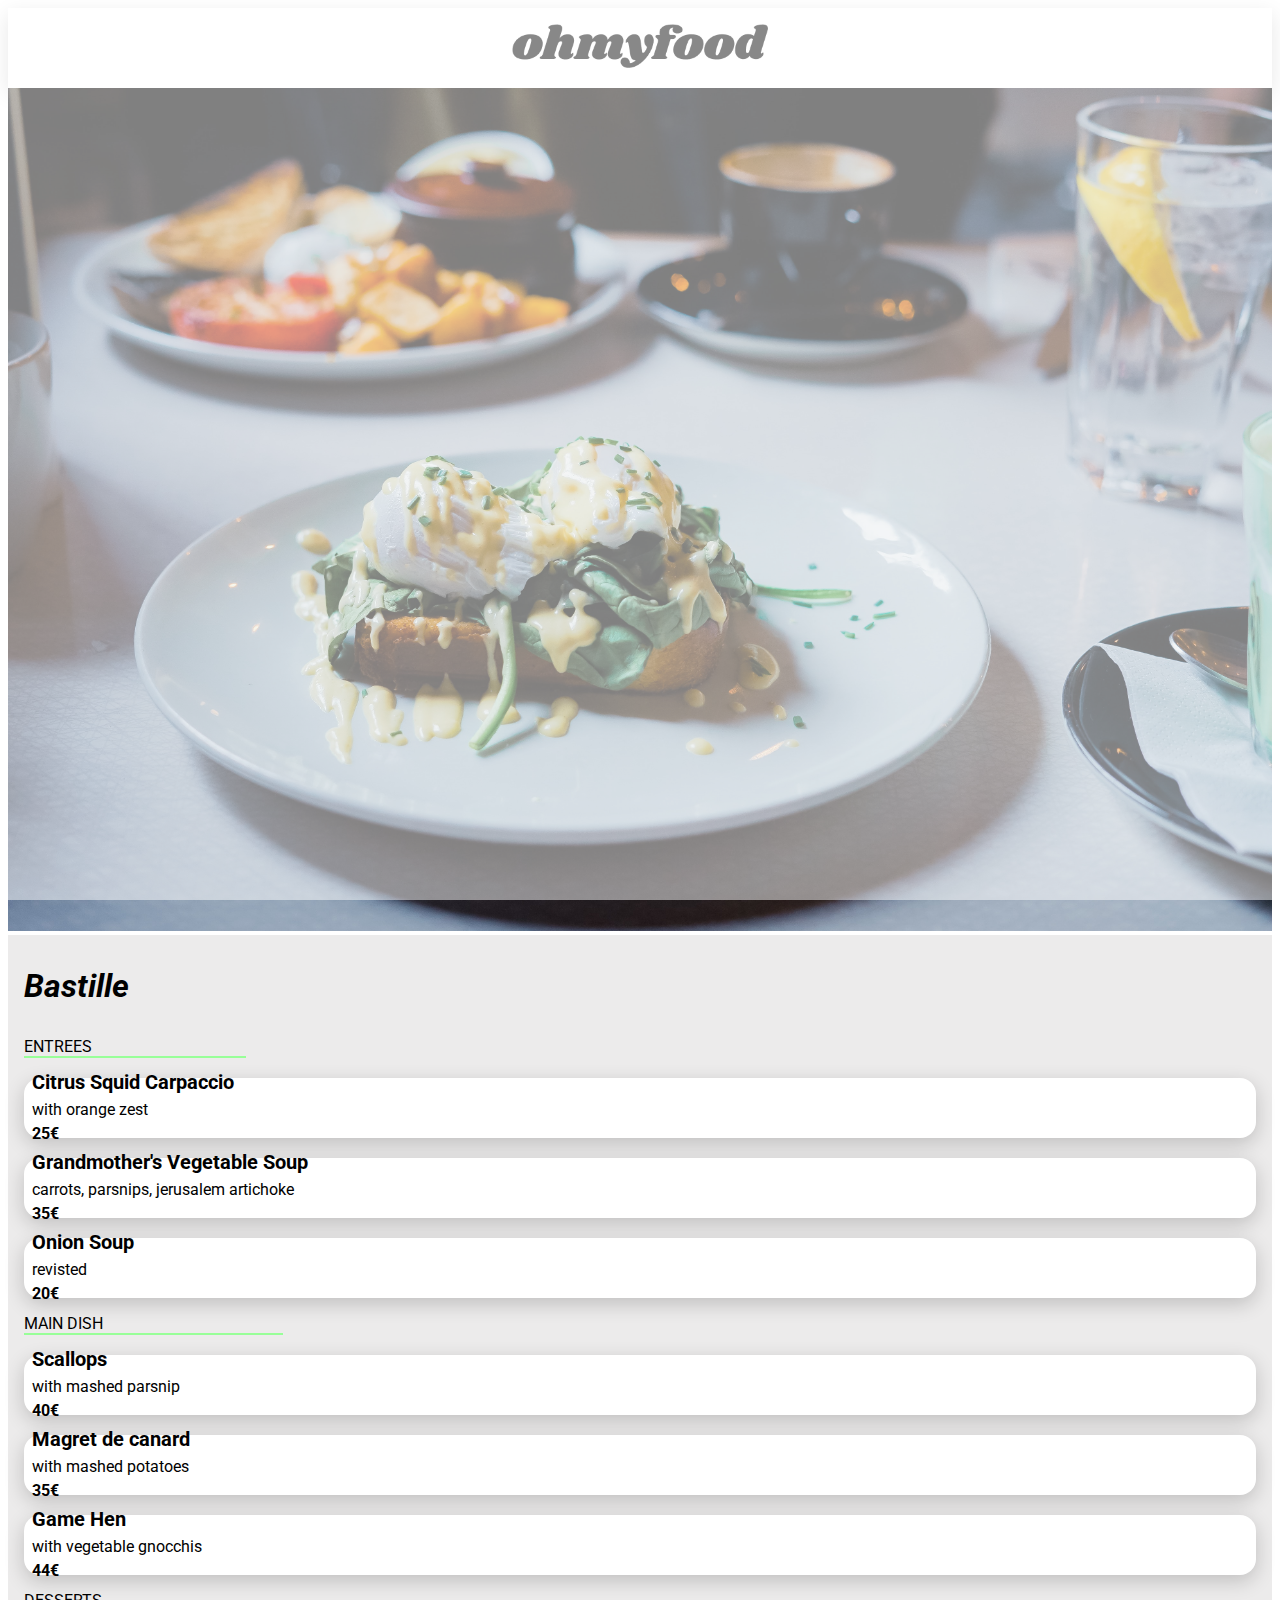
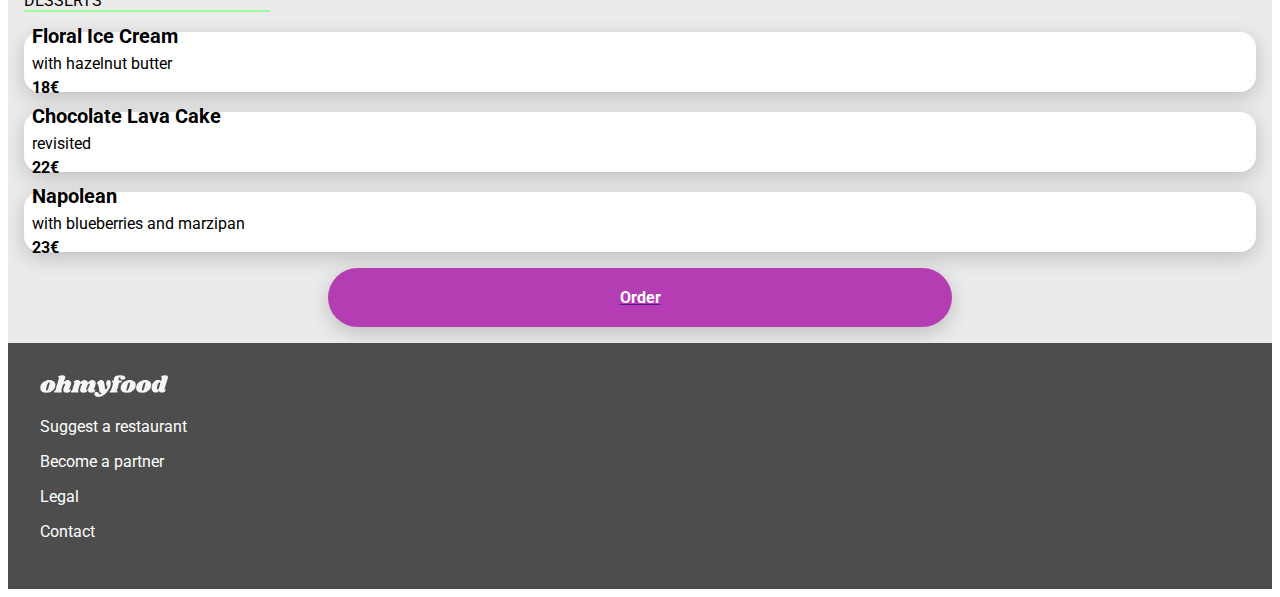
==== commit aef2934d: "Finished animations" ====
--- a/pages-menus/menu-bastille.html
+++ b/pages-menus/menu-bastille.html
@@ -131,6 +131,11 @@
             </a>
         </div>
     </section>
+    <div class="loading--container">
+        <div class="loading--circle"></div>
+        <div class="loading--circle"></div>
+        <div class="loading--circle"></div>
+    </div>
     <footer>
         <img src="../images/logo/ohmyfood.png" alt="">
         <p><i class="fas fa-utensils"></i> Suggest a restaurant</p>
--- a/style.css
+++ b/style.css
@@ -1,3 +1,53 @@
+.loading--container{
+  display: flex;
+  justify-content: center;
+  align-items: center;
+  width: 100vw;
+  height: 100vh;
+  position: fixed;
+  left: 0%;
+  top: 0%;
+  background-color: rgba(255, 255, 255, .5);
+  animation: display 2.5s ease 2s;
+  animation-direction: normal;
+  animation-fill-mode: forwards;
+}
+.loading--circle {
+  height: 40px;
+  width: 40px;
+  border-radius: 50%;
+  display: inline-block;
+  margin: .5rem;
+  animation: scaling 2.5s ease-in-out 2s;
+}
+@keyframes scaling {
+  0%, 100%{
+    transform: scale(0.2);
+    background-color: #ff42ff;
+  }
+  50%{
+    transform: scale(1);
+    background-color: #b43db4;
+  }
+}
+@keyframes display {
+  100%{
+    opacity: 0;
+    z-index: -1;
+  }
+}
+.loading--circle:nth-child(0){
+  animation-delay: 0s;
+}
+.loading--circle:nth-child(1){
+  animation-delay: 0.2s;
+}
+.loading--circle:nth-child(2){
+  animation-delay: 0.4s;
+}
+.loading--circle:nth-child(3){
+  animation-delay: 0.6s;
+}
 /*Desktop version of the home page displaying various restaurants*/
 @media (min-width: 1025px) and (max-width:1980px) {
   body {
@@ -407,38 +457,6 @@
     -webkit-transform: translate(490%, -1000%);
             transform: translate(490%, -1000%);
   }
-  .loading--container {
-  }
-  .loading--circle {
-    height: 40px;
-    width: 40px;
-    border-radius: 50%;
-    display: inline-block;
-    margin: .5rem;
-    animation: scaling 2.5s ease-in-out infinite;
-  }
-  @keyframes scaling {
-    0%, 100%{
-      transform: scale(0.2);
-      background-color: #ff42ff;
-    }
-    50%{
-      transform: scale(1);
-      background-color: #b43db4;
-    }
-  }
-  .loading--circle:nth-child(0){
-    animation-delay: 0s;
-  }
-  .loading--circle:nth-child(1){
-    animation-delay: 0.2s;
-  }
-  .loading--circle:nth-child(2){
-    animation-delay: 0.4s;
-  }
-  .loading--circle:nth-child(3){
-    animation-delay: 0.6s;
-  }
   footer {
     padding: 2rem;
     background-color: #4d4d4d;
@@ -470,6 +488,10 @@
     padding: 0rem 1rem 1rem 1rem;
     background-color: #ecebeb;
   }
+  .restaurant--menu__title i:active {
+    background-color: #b43db4;
+    border-radius: 25px;
+  }
   .restaurant--name {
     font-size: 2rem;
     font-style: italic;
@@ -492,7 +514,9 @@
   }
   .menu--section__button {
     display: flex;
-    padding: .5rem .5rem .5rem .5rem;
+    justify-content: space-between;
+    transition: all 0.5s ease-in 0s;
+    padding: 0rem;
     margin: 1rem 0rem 1rem 0rem;
     width: auto;
     height: auto;
@@ -503,21 +527,37 @@
   }
   .item {
     margin: 0%;
+    padding-top: .5rem;
+    padding-left: .5rem;
     font-size: 20px;
     font-weight: bolder;
   }
   .ingredients {
+    font-size: 13px;
     margin: 0%;
+    padding-bottom: .5rem;
+    padding-left: .5rem;
   }
   .cost {
+    width: 0px;
+    padding-bottom: .5rem;
     align-self: flex-end;
     margin: 0%;
     font-weight: bolder;
   }
   .menu--section__icon {
+    width: 0%;
     align-self: center;
     background-color: #98ff98;
     color: white;
+    overflow: hidden;
+  }
+  .menu--section__button:hover .menu--section__icon {
+    position: relative;
+    width: auto;
+    padding: 1.5rem 1.5rem 1.5rem 1.5rem;
+    border-radius: 0rem 1rem 1rem 0rem;
+    opacity: 1;
   }
   .menu--order {
     -webkit-box-align: center;
